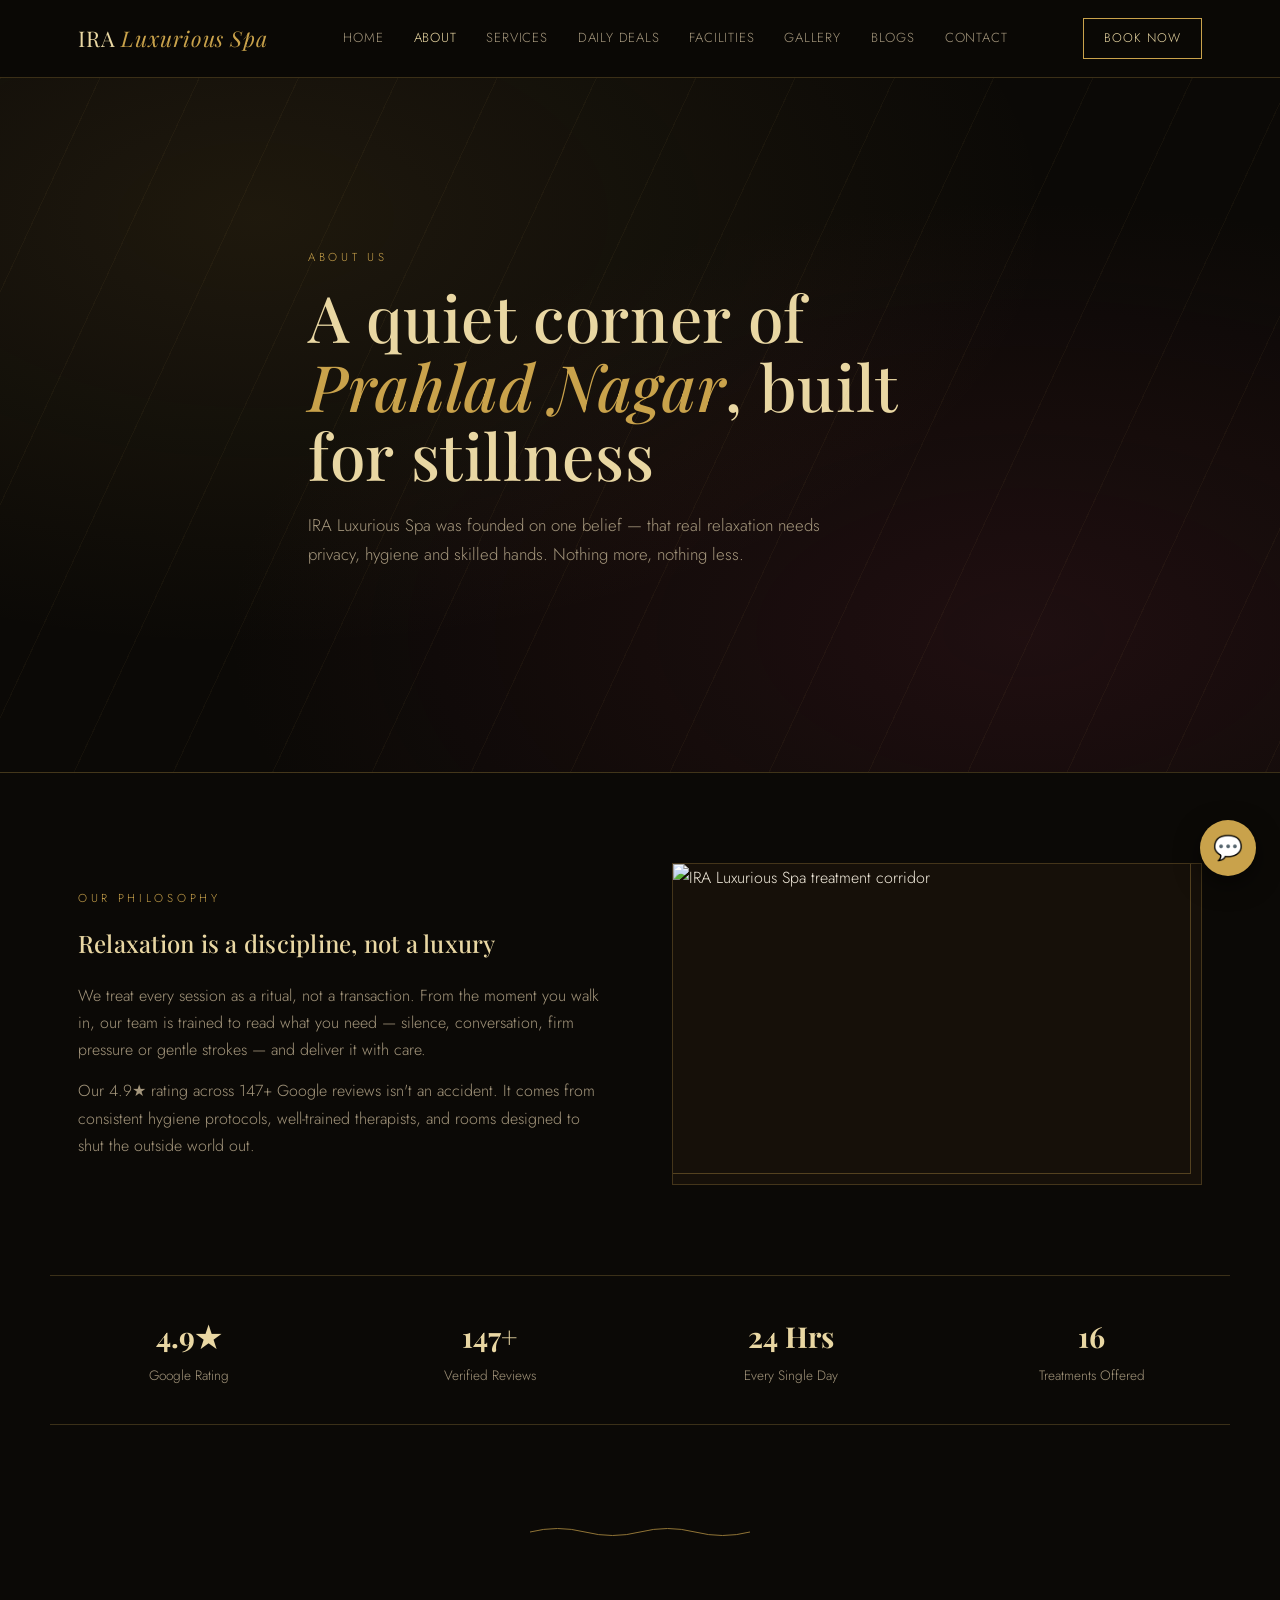
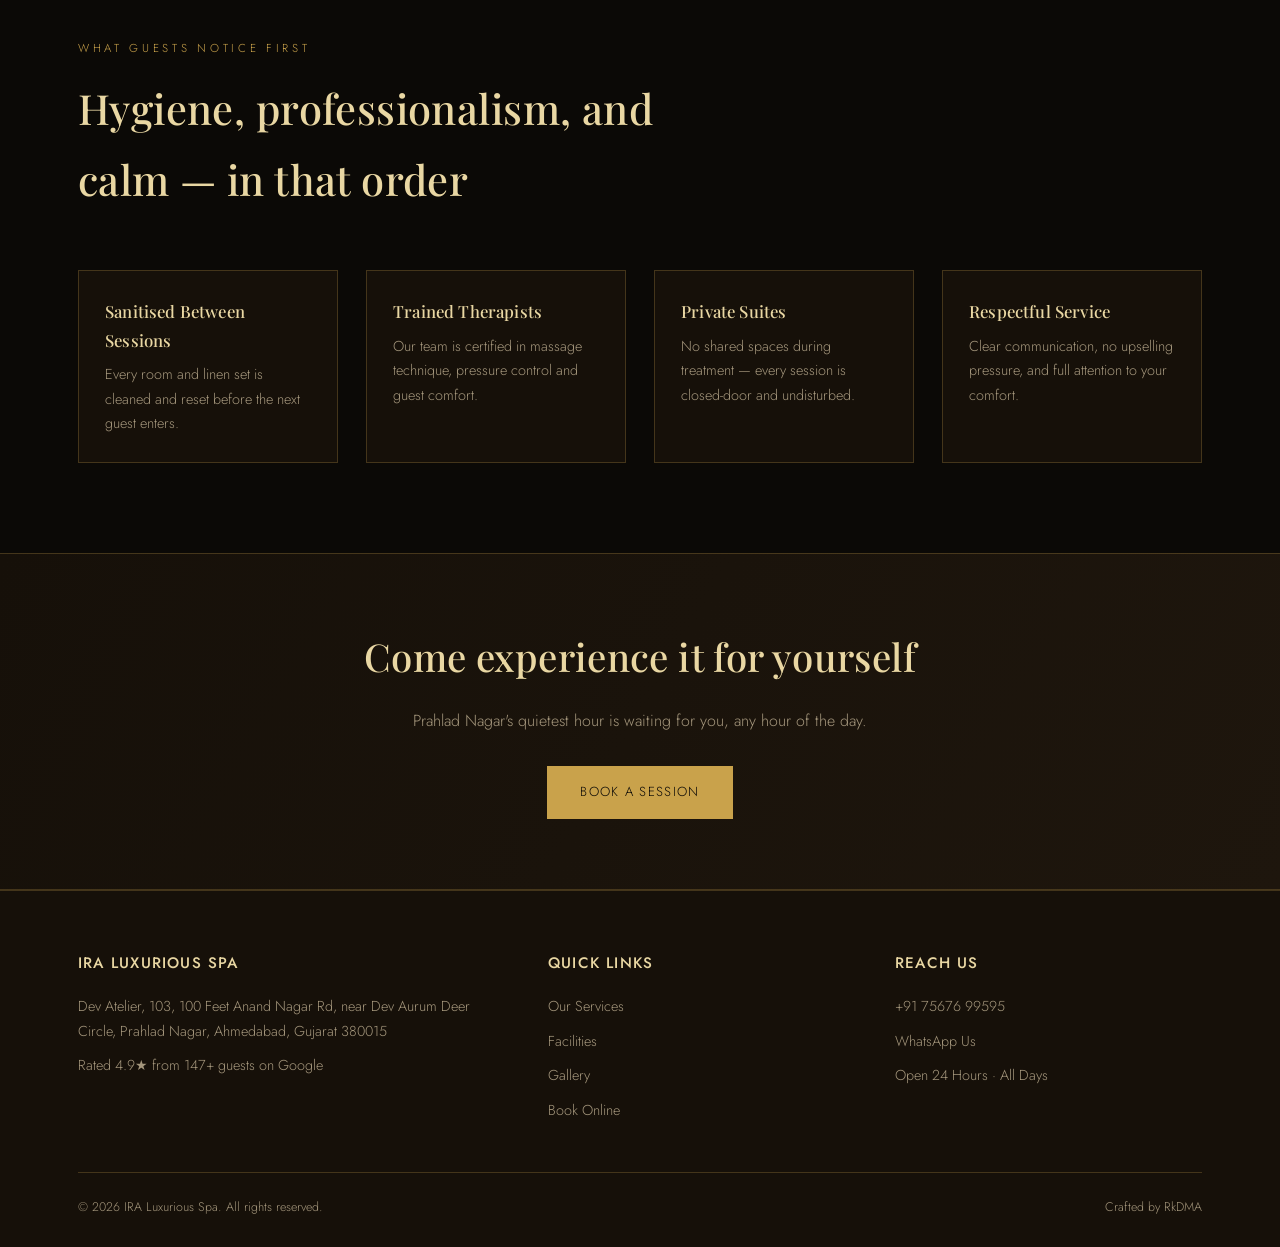
==== about.html @ 7d5e247b "Add files via upload" ====
<!DOCTYPE html>
<html lang="en">
<head>
<meta charset="UTF-8">
<meta name="viewport" content="width=device-width, initial-scale=1.0">
<title>About Us | IRA Luxurious Spa</title>
<meta name="description" content="Learn about IRA Luxurious Spa, Prahlad Nagar's 4.9★ rated wellness destination — our philosophy, therapists and hygiene standards.">
<link rel="stylesheet" href="style.css">
</head>
<body>

<header>
  <nav class="nav">
    <a href="index.html" class="brand">IRA <span>Luxurious Spa</span></a>
    <ul class="navlinks">
      <li><a href="index.html">Home</a></li>
      <li><a href="about.html" class="active">About</a></li>
      <li><a href="services.html">Services</a></li>
      <li><a href="daily-deals.html">Daily Deals</a></li>
      <li><a href="facilities.html">Facilities</a></li>
      <li><a href="gallery.html">Gallery</a></li>
      <li><a href="blogs.html">Blogs</a></li>
      <li><a href="contact.html">Contact</a></li>
    </ul>
    <div style="display:flex;align-items:center;gap:16px;">
      <a href="book-online.html" class="navcta">Book Now</a>
      <button class="burger" aria-label="Menu"><span></span><span></span><span></span></button>
    </div>
  </nav>
</header>

<section class="hero" style="min-height:46vh;">
  <div class="wrap hero-inner">
    <div class="eyebrow">About Us</div>
    <h1>A quiet corner of <em>Prahlad Nagar</em>, built for stillness</h1>
    <p>IRA Luxurious Spa was founded on one belief — that real relaxation needs privacy, hygiene and skilled hands. Nothing more, nothing less.</p>
  </div>
</section>

<section>
  <div class="wrap split">
    <div>
      <div class="eyebrow">Our Philosophy</div>
      <h2>Relaxation is a discipline, not a luxury</h2>
      <p style="color:var(--muted); margin-top:18px;">We treat every session as a ritual, not a transaction. From the moment you walk in, our team is trained to read what you need — silence, conversation, firm pressure or gentle strokes — and deliver it with care.</p>
      <p style="color:var(--muted); margin-top:14px;">Our 4.9★ rating across 147+ Google reviews isn't an accident. It comes from consistent hygiene protocols, well-trained therapists, and rooms designed to shut the outside world out.</p>
    </div>
    <div class="frame" style="padding:0; overflow:hidden;">
      <img src="images/corridor.jpg" alt="IRA Luxurious Spa treatment corridor" style="width:100%; height:100%; object-fit:cover; display:block; min-height:320px;">
    </div>
  </div>
</section>

<section style="padding-top:0;">
  <div class="wrap" style="display:grid; grid-template-columns:repeat(4,1fr); gap:24px; border-top:1px solid var(--line); border-bottom:1px solid var(--line); padding:36px 0;">
    <div style="text-align:center;"><b style="font-family:'Playfair Display',serif; font-size:1.8rem; color:var(--gold-light); display:block;">4.9★</b><span style="color:var(--muted); font-size:0.85rem;">Google Rating</span></div>
    <div style="text-align:center;"><b style="font-family:'Playfair Display',serif; font-size:1.8rem; color:var(--gold-light); display:block;">147+</b><span style="color:var(--muted); font-size:0.85rem;">Verified Reviews</span></div>
    <div style="text-align:center;"><b style="font-family:'Playfair Display',serif; font-size:1.8rem; color:var(--gold-light); display:block;">24 Hrs</b><span style="color:var(--muted); font-size:0.85rem;">Every Single Day</span></div>
    <div style="text-align:center;"><b style="font-family:'Playfair Display',serif; font-size:1.8rem; color:var(--gold-light); display:block;">16</b><span style="color:var(--muted); font-size:0.85rem;">Treatments Offered</span></div>
  </div>
</section>

<div class="ripple"><svg viewBox="0 0 220 14"><path d="M0 7 Q 27.5 0 55 7 T 110 7 T 165 7 T 220 7" stroke="#c9a24b" stroke-width="1" fill="none"/></svg></div>

<section>
  <div class="wrap">
    <div class="section-head">
      <div class="eyebrow">What Guests Notice First</div>
      <h2>Hygiene, professionalism, and calm — in that order</h2>
    </div>
    <div class="facility-list">
      <div class="facility"><h4>Sanitised Between Sessions</h4><p>Every room and linen set is cleaned and reset before the next guest enters.</p></div>
      <div class="facility"><h4>Trained Therapists</h4><p>Our team is certified in massage technique, pressure control and guest comfort.</p></div>
      <div class="facility"><h4>Private Suites</h4><p>No shared spaces during treatment — every session is closed-door and undisturbed.</p></div>
      <div class="facility"><h4>Respectful Service</h4><p>Clear communication, no upselling pressure, and full attention to your comfort.</p></div>
    </div>
  </div>
</section>

<div class="band">
  <div class="wrap">
    <h2>Come experience it for yourself</h2>
    <p>Prahlad Nagar's quietest hour is waiting for you, any hour of the day.</p>
    <a href="book-online.html" class="btn">Book a Session</a>
  </div>
</div>

<footer>
  <div class="wrap">
    <div class="footgrid">
      <div>
        <h4>IRA Luxurious Spa</h4>
        <p>Dev Atelier, 103, 100 Feet Anand Nagar Rd, near Dev Aurum Deer Circle, Prahlad Nagar, Ahmedabad, Gujarat 380015</p>
        <p>Rated 4.9★ from 147+ guests on Google</p>
      </div>
      <div>
        <h4>Quick Links</h4>
        <a href="services.html">Our Services</a>
        <a href="facilities.html">Facilities</a>
        <a href="gallery.html">Gallery</a>
        <a href="book-online.html">Book Online</a>
      </div>
      <div>
        <h4>Reach Us</h4>
        <a href="tel:+917567699595">+91 75676 99595</a>
        <a href="https://wa.me/917567699595">WhatsApp Us</a>
        <p>Open 24 Hours · All Days</p>
      </div>
    </div>
    <div class="footbottom">
      <span>© 2026 IRA Luxurious Spa. All rights reserved.</span>
      <span>Crafted by RkDMA</span>
    </div>
  </div>
</footer>
<a href="https://wa.me/917567699595" class="wa-float" aria-label="Chat on WhatsApp">💬</a>
<script src="script.js"></script>
</body>
</html>
---- style.css ----
@import url('https://fonts.googleapis.com/css2?family=Playfair+Display:ital,wght@0,400;0,500;0,600;1,500&family=Jost:wght@300;400;500;600&display=swap');

:root{
  --black:#0b0906;
  --panel:#161009;
  --panel-2:#1e160d;
  --gold:#c9a24b;
  --gold-light:#e9d7a3;
  --cream:#f3ecdd;
  --muted:#a4967c;
  --wine:#5c1f2e;
  --line: rgba(201,162,75,0.25);
  --radius: 2px;
}

*{box-sizing:border-box; margin:0; padding:0;}

html{scroll-behavior:smooth;}

body{
  background:var(--black);
  color:var(--cream);
  font-family:'Jost', sans-serif;
  font-weight:300;
  line-height:1.7;
  -webkit-font-smoothing:antialiased;
}

h1,h2,h3,h4{
  font-family:'Playfair Display', serif;
  font-weight:500;
  letter-spacing:0.01em;
  color:var(--gold-light);
}

a{color:inherit; text-decoration:none;}

img{max-width:100%; display:block;}

.eyebrow{
  font-family:'Jost', sans-serif;
  text-transform:uppercase;
  letter-spacing:0.32em;
  font-size:0.72rem;
  color:var(--gold);
  margin-bottom:14px;
}

.wrap{max-width:1180px; margin:0 auto; padding:0 28px;}

/* ---------- ripple divider signature ---------- */
.ripple{
  width:100%;
  height:34px;
  display:flex;
  align-items:center;
  justify-content:center;
  opacity:0.7;
}
.ripple svg{width:220px; height:14px;}

/* ---------- header ---------- */
header{
  position:sticky; top:0; z-index:50;
  background:rgba(11,9,6,0.92);
  backdrop-filter:blur(8px);
  border-bottom:1px solid var(--line);
}
.nav{
  display:flex; align-items:center; justify-content:space-between;
  padding:18px 28px;
  max-width:1180px; margin:0 auto;
}
.brand{
  font-family:'Playfair Display', serif;
  font-size:1.35rem;
  color:var(--gold-light);
  letter-spacing:0.04em;
}
.brand span{color:var(--gold); font-style:italic; font-weight:400;}
.navlinks{
  display:flex; gap:30px; list-style:none;
  font-size:0.82rem; letter-spacing:0.06em; text-transform:uppercase;
}
.navlinks a{color:var(--muted); transition:color .25s;}
.navlinks a:hover, .navlinks a.active{color:var(--gold-light);}
.navcta{
  border:1px solid var(--gold);
  color:var(--gold-light) !important;
  padding:9px 20px;
  font-size:0.78rem;
  letter-spacing:0.08em;
  text-transform:uppercase;
  transition:all .25s;
}
.navcta:hover{background:var(--gold); color:var(--black) !important;}
.burger{display:none; flex-direction:column; gap:5px; cursor:pointer; background:none; border:0;}
.burger span{width:24px; height:1px; background:var(--gold-light);}

@media(max-width:860px){
  .navlinks{
    position:fixed; inset:64px 0 0 0; background:var(--black);
    flex-direction:column; align-items:center; justify-content:center;
    gap:26px; font-size:1rem;
    transform:translateY(-110%); transition:transform .35s ease;
  }
  .navlinks.open{transform:translateY(0);}
  .burger{display:flex;}
  .navcta{display:none;}
}

/* ---------- hero ---------- */
.hero{
  min-height:78vh;
  display:flex; align-items:center;
  position:relative;
  background:
    radial-gradient(ellipse at 20% 20%, rgba(201,162,75,0.10), transparent 55%),
    radial-gradient(ellipse at 80% 80%, rgba(92,31,46,0.25), transparent 55%),
    var(--black);
  overflow:hidden;
  border-bottom:1px solid var(--line);
}
.hero::before{
  content:"";
  position:absolute; inset:0;
  background-image: repeating-linear-gradient(115deg, rgba(201,162,75,0.05) 0px, rgba(201,162,75,0.05) 1px, transparent 1px, transparent 90px);
  pointer-events:none;
}
.hero-inner{max-width:720px; padding:80px 28px;}
.hero-flex{display:flex; align-items:center; justify-content:space-between; gap:50px; max-width:1180px; margin:0 auto; padding:70px 28px;}
.hero-flex .hero-inner{padding:0; max-width:560px;}
.hero-media{flex:1; max-width:460px; border:1px solid var(--line); position:relative;}
.hero-media::before{content:""; position:absolute; top:-10px; left:-10px; right:10px; bottom:10px; border:1px solid var(--gold); opacity:0.35; pointer-events:none;}
.hero-media img{width:100%; height:400px; object-fit:cover; display:block;}
@media(max-width:900px){.hero-flex{flex-direction:column;} .hero-media{max-width:100%; order:-1;} .hero-media img{height:260px;}}
.hero h1{
  font-size:clamp(2.4rem, 5vw, 4rem);
  line-height:1.08;
  margin-bottom:22px;
}
.hero h1 em{color:var(--gold); font-style:italic;}
.hero p{color:var(--muted); font-size:1.05rem; max-width:520px; margin-bottom:34px;}
.hero-stats{display:flex; gap:36px; margin-top:44px;}
.hero-stats div{border-left:1px solid var(--line); padding-left:16px;}
.hero-stats b{display:block; font-family:'Playfair Display',serif; font-size:1.6rem; color:var(--gold-light);}
.hero-stats span{font-size:0.75rem; text-transform:uppercase; letter-spacing:0.1em; color:var(--muted);}

.btn{
  display:inline-block;
  background:var(--gold);
  color:var(--black);
  padding:14px 32px;
  font-size:0.82rem;
  letter-spacing:0.1em;
  text-transform:uppercase;
  border:1px solid var(--gold);
  transition:all .25s;
}
.btn:hover{background:transparent; color:var(--gold-light);}
.btn-ghost{
  display:inline-block;
  background:transparent;
  color:var(--gold-light);
  padding:14px 32px;
  font-size:0.82rem;
  letter-spacing:0.1em;
  text-transform:uppercase;
  border:1px solid var(--line);
  margin-left:14px;
  transition:all .25s;
}
.btn-ghost:hover{border-color:var(--gold);}

/* ---------- sections ---------- */
section{padding:90px 0;}
.section-head{max-width:640px; margin-bottom:56px;}
.section-head h2{font-size:clamp(1.8rem,3.4vw,2.6rem);}
.section-head p{color:var(--muted); margin-top:16px;}

/* service cards */
.grid{display:grid; grid-template-columns:repeat(auto-fit, minmax(280px,1fr)); gap:1px; background:var(--line); border:1px solid var(--line);}
.card{
  background:var(--panel);
  padding:36px 30px;
  transition:background .3s;
}
.card:hover{background:var(--panel-2);}
.card .idx{font-family:'Playfair Display',serif; color:var(--gold); font-size:0.85rem; letter-spacing:0.1em;}
.card h3{margin:14px 0 10px; font-size:1.25rem;}
.card p{color:var(--muted); font-size:0.92rem; margin-bottom:18px;}
.card-foot{display:flex; align-items:center; justify-content:space-between; border-top:1px solid var(--line); padding-top:16px;}
.price{font-family:'Playfair Display',serif; color:var(--gold-light); font-size:1.1rem;}
.price small{color:var(--muted); font-size:0.7rem; display:block; font-family:'Jost',sans-serif;}
.book-link{font-size:0.72rem; text-transform:uppercase; letter-spacing:0.08em; color:var(--gold); border-bottom:1px solid var(--gold); padding-bottom:2px;}
.book-link:hover{color:var(--gold-light); border-color:var(--gold-light);}

/* about split */
.split{display:grid; grid-template-columns:1fr 1fr; gap:64px; align-items:center;}
@media(max-width:860px){.split{grid-template-columns:1fr;}}
.frame{
  border:1px solid var(--line);
  padding:34px;
  background:var(--panel);
  position:relative;
}
.frame::before{
  content:"";
  position:absolute; top:-10px; left:-10px; right:10px; bottom:10px;
  border:1px solid var(--gold); opacity:0.35; pointer-events:none;
}

/* testimonials */
.testi{background:var(--panel); border:1px solid var(--line); padding:32px; }
.testi p{font-style:italic; color:var(--cream); font-size:1.02rem; margin-bottom:16px;}
.testi span{color:var(--gold); font-size:0.8rem; letter-spacing:0.05em; text-transform:uppercase;}
.stars{color:var(--gold); letter-spacing:2px; margin-bottom:14px;}

/* facilities list */
.facility-list{display:grid; grid-template-columns:repeat(auto-fit,minmax(240px,1fr)); gap:28px;}
.facility{padding:26px; border:1px solid var(--line); background:var(--panel);}
.facility h4{margin-bottom:8px; font-size:1.05rem;}
.facility p{color:var(--muted); font-size:0.9rem;}

/* contact/cta band */
.band{
  background:linear-gradient(120deg, var(--panel), var(--panel-2));
  border-top:1px solid var(--line); border-bottom:1px solid var(--line);
  padding:70px 0; text-align:center;
}
.band h2{font-size:clamp(1.7rem,3vw,2.4rem); margin-bottom:18px;}
.band p{color:var(--muted); margin-bottom:32px;}

/* forms */
.form-wrap{background:var(--panel); border:1px solid var(--line); padding:40px;}
.form-row{display:grid; grid-template-columns:1fr 1fr; gap:18px; margin-bottom:18px;}
@media(max-width:600px){.form-row{grid-template-columns:1fr;}}
label{font-size:0.72rem; text-transform:uppercase; letter-spacing:0.08em; color:var(--muted); display:block; margin-bottom:8px;}
input, select, textarea{
  width:100%; background:var(--black); border:1px solid var(--line); color:var(--cream);
  padding:13px 14px; font-family:'Jost',sans-serif; font-size:0.92rem;
}
input:focus, select:focus, textarea:focus{outline:1px solid var(--gold); border-color:var(--gold);}
.full{grid-column:1/-1;}

/* gallery */
.gallery-grid{display:grid; grid-template-columns:repeat(auto-fit,minmax(220px,1fr)); gap:6px;}
.gtile{
  aspect-ratio:4/5;
  background:
    linear-gradient(160deg, var(--panel-2), var(--black));
  border:1px solid var(--line);
  display:flex; align-items:flex-end; padding:18px;
  position:relative; overflow:hidden;
}
.gtile img{position:absolute; inset:0; width:100%; height:100%; object-fit:cover; z-index:0;}
.gtile::after{
  content:"";
  position:absolute; inset:0; z-index:1;
  background: linear-gradient(180deg, rgba(11,9,6,0) 40%, rgba(11,9,6,0.85) 100%);
}
.gtile span{position:relative; z-index:2; font-family:'Playfair Display',serif; font-style:italic; color:var(--gold-light); font-size:1rem;}

/* blog */
.blog-card{background:var(--panel); border:1px solid var(--line);}
.blog-thumb{height:190px; background:linear-gradient(150deg, var(--panel-2), var(--black)); border-bottom:1px solid var(--line); display:flex; align-items:center; justify-content:center;}
.blog-body{padding:26px;}
.blog-body .eyebrow{margin-bottom:10px;}
.blog-body h3{font-size:1.15rem; margin-bottom:10px;}
.blog-body p{color:var(--muted); font-size:0.9rem;}

/* footer */
footer{border-top:1px solid var(--line); padding:60px 0 28px; background:var(--panel);}
.footgrid{display:grid; grid-template-columns:1.4fr 1fr 1fr; gap:40px; margin-bottom:40px;}
@media(max-width:760px){.footgrid{grid-template-columns:1fr;}}
.footgrid h4{color:var(--gold-light); font-size:0.95rem; margin-bottom:18px; text-transform:uppercase; letter-spacing:0.08em; font-family:'Jost',sans-serif;}
.footgrid p, .footgrid a{color:var(--muted); font-size:0.9rem; display:block; margin-bottom:10px;}
.footgrid a:hover{color:var(--gold-light);}
.footbottom{border-top:1px solid var(--line); padding-top:24px; display:flex; justify-content:space-between; flex-wrap:wrap; gap:12px; color:var(--muted); font-size:0.78rem;}

/* whatsapp float */
.wa-float{
  position:fixed; bottom:24px; right:24px; z-index:60;
  background:var(--gold); color:var(--black);
  width:56px; height:56px; border-radius:50%;
  display:flex; align-items:center; justify-content:center;
  box-shadow:0 8px 24px rgba(0,0,0,0.5);
  font-size:1.5rem;
}
.wa-float:hover{background:var(--gold-light);}

.mapbox{border:1px solid var(--line); filter:grayscale(0.4) invert(0.92) contrast(0.9);}
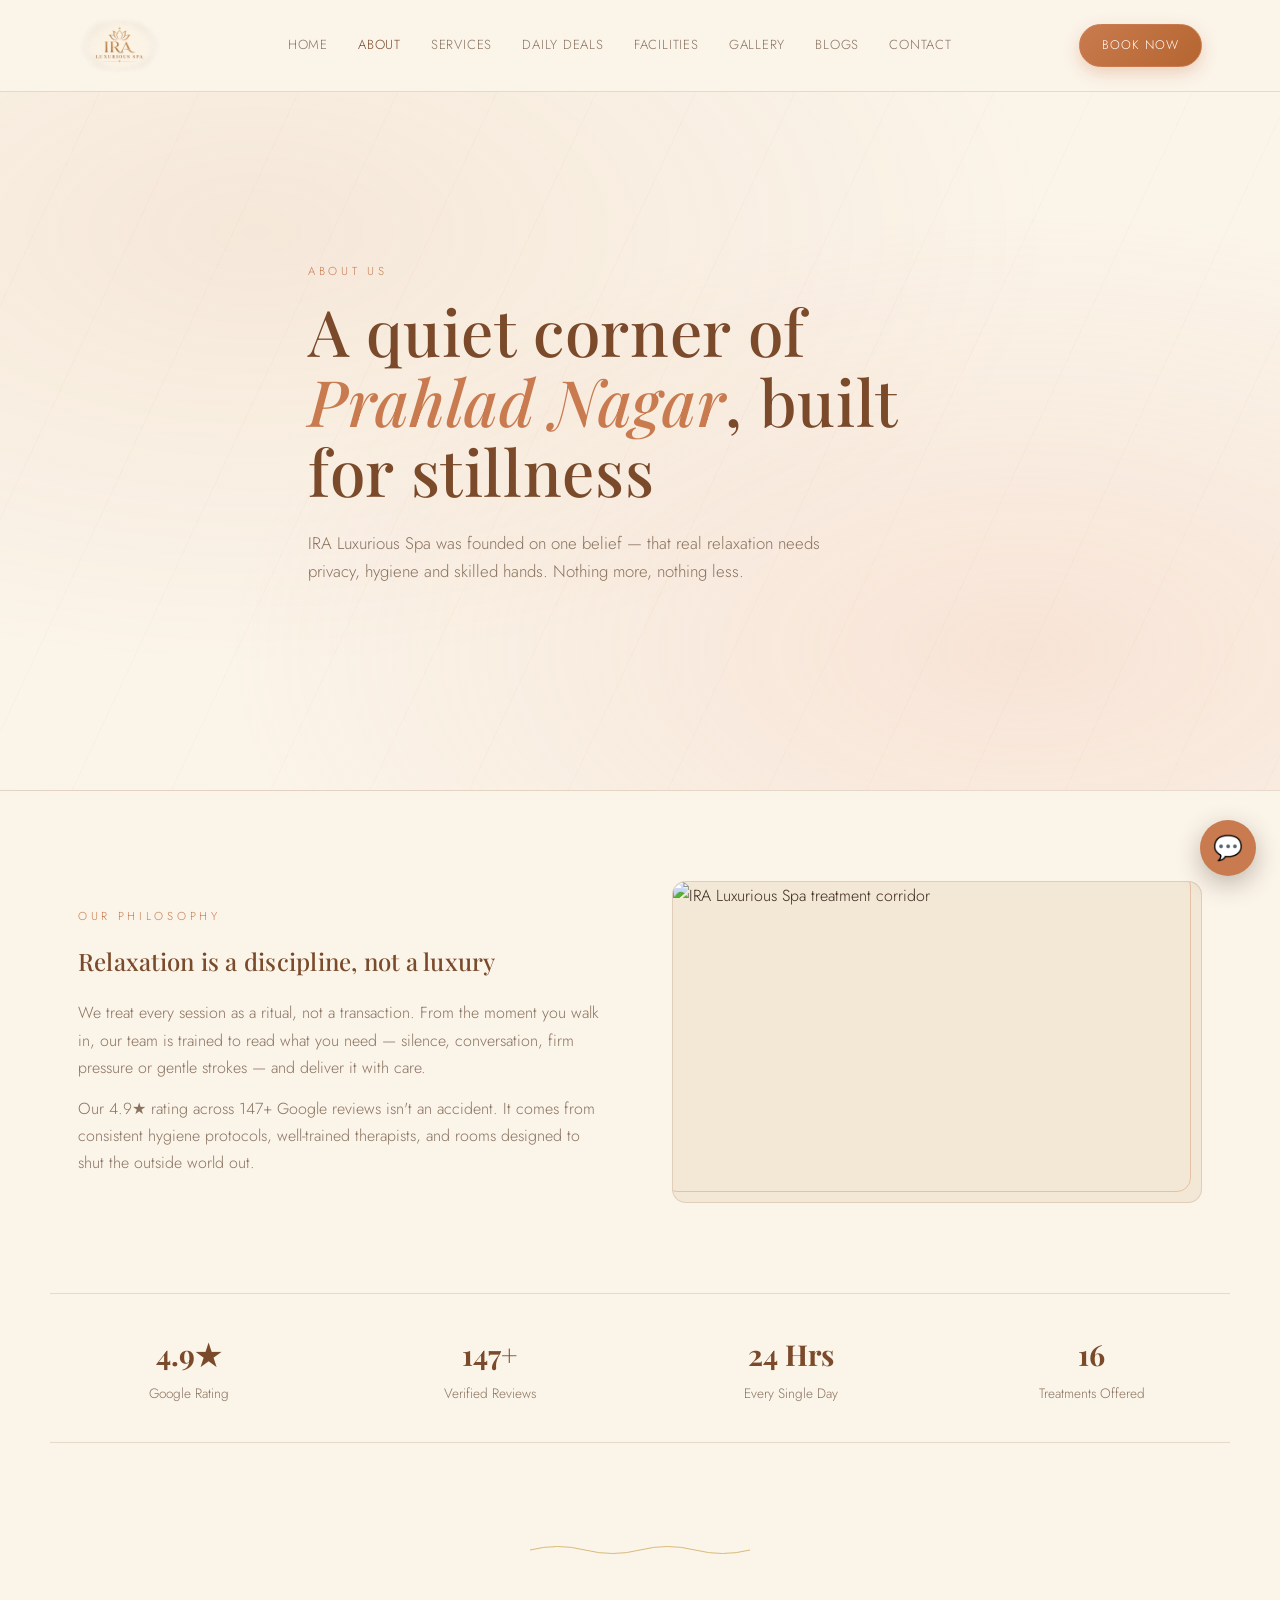
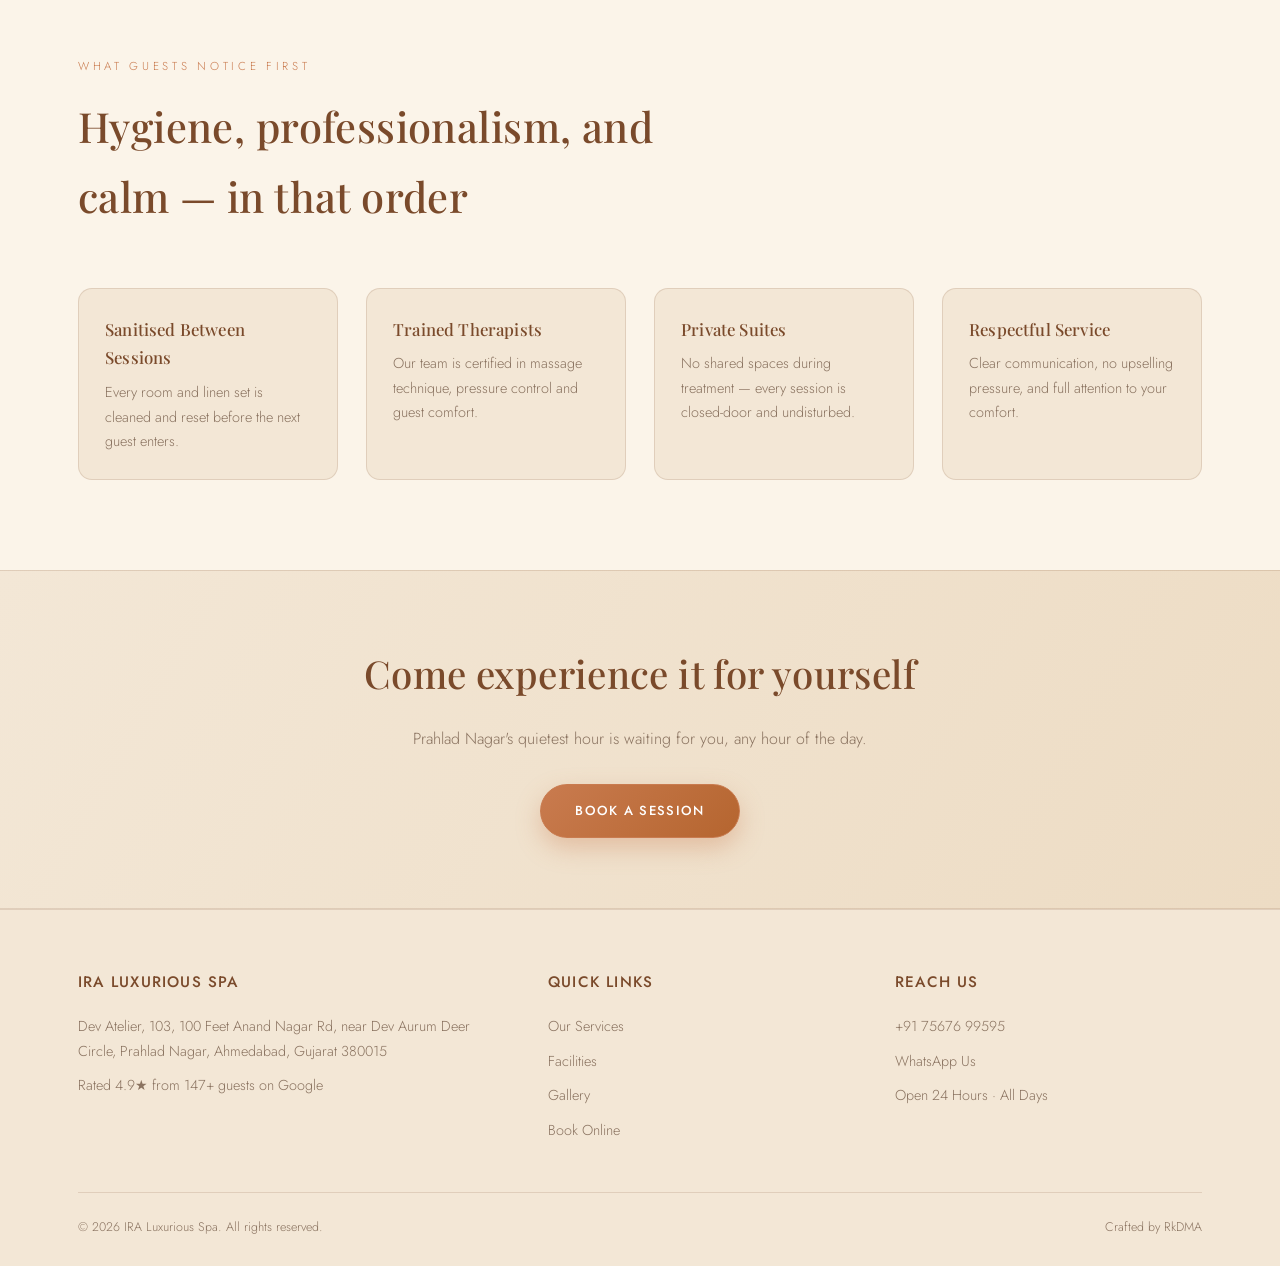
==== commit e375a787: "Update about.html" ====
--- a/about.html
+++ b/about.html
@@ -11,7 +11,9 @@
 
 <header>
   <nav class="nav">
-    <a href="index.html" class="brand">IRA <span>Luxurious Spa</span></a>
+    <a href="index.html" class="brand">
+  <img src="images/Logo.png" alt="IRA Luxurious Spa logo" style="height:55px; width:auto; display:block;">
+</a>
     <ul class="navlinks">
       <li><a href="index.html">Home</a></li>
       <li><a href="about.html" class="active">About</a></li>
--- a/style.css
+++ b/style.css
@@ -1,20 +1,23 @@
 @import url('https://fonts.googleapis.com/css2?family=Playfair+Display:ital,wght@0,400;0,500;0,600;1,500&family=Jost:wght@300;400;500;600&display=swap');
 
+/* ================================================
+   COLOR SYSTEM — change values here to re-theme
+   the WHOLE site. Every page reads these same names.
+   ================================================ */
 :root{
-  --black:#0b0906;
-  --panel:#161009;
-  --panel-2:#1e160d;
-  --gold:#c9a24b;
-  --gold-light:#e9d7a3;
-  --cream:#f3ecdd;
-  --muted:#a4967c;
-  --wine:#5c1f2e;
-  --line: rgba(201,162,75,0.25);
-  --radius: 2px;
+  --black:#FBF4E9;      /* main page background (warm cream) */
+  --panel:#F3E7D6;      /* card / section background */
+  --panel-2:#EDDCC4;    /* deeper card background (hover, alt rows) */
+  --gold:#C97B4F;       /* primary accent — terracotta (buttons, links) */
+  --gold-light:#7A4A2B; /* headings colour — deep warm brown */
+  --cream:#3B2A1E;      /* body text colour — dark roasted brown */
+  --muted:#8A7360;      /* secondary / muted text */
+  --wine:#E7A38C;       /* soft pink accent (badges, highlights) */
+  --line: rgba(122,74,43,0.16);
+  --radius: 4px;
 }
 
 *{box-sizing:border-box; margin:0; padding:0;}
-
 html{scroll-behavior:smooth;}
 
 body{
@@ -34,7 +37,6 @@
 }
 
 a{color:inherit; text-decoration:none;}
-
 img{max-width:100%; display:block;}
 
 .eyebrow{
@@ -48,97 +50,65 @@
 
 .wrap{max-width:1180px; margin:0 auto; padding:0 28px;}
 
-/* ---------- ripple divider signature ---------- */
-.ripple{
-  width:100%;
-  height:34px;
-  display:flex;
-  align-items:center;
-  justify-content:center;
-  opacity:0.7;
-}
+.ripple{width:100%; height:34px; display:flex; align-items:center; justify-content:center; opacity:0.7;}
 .ripple svg{width:220px; height:14px;}
 
 /* ---------- header ---------- */
 header{
   position:sticky; top:0; z-index:50;
-  background:rgba(11,9,6,0.92);
+  background:rgba(251,244,233,0.94);
   backdrop-filter:blur(8px);
   border-bottom:1px solid var(--line);
 }
-.nav{
-  display:flex; align-items:center; justify-content:space-between;
-  padding:18px 28px;
-  max-width:1180px; margin:0 auto;
-}
-.brand{
-  font-family:'Playfair Display', serif;
-  font-size:1.35rem;
-  color:var(--gold-light);
-  letter-spacing:0.04em;
-}
+.nav{display:flex; align-items:center; justify-content:space-between; padding:18px 28px; max-width:1180px; margin:0 auto;}
+.brand{font-family:'Playfair Display', serif; font-size:1.35rem; color:var(--gold-light); letter-spacing:0.04em;}
 .brand span{color:var(--gold); font-style:italic; font-weight:400;}
-.navlinks{
-  display:flex; gap:30px; list-style:none;
-  font-size:0.82rem; letter-spacing:0.06em; text-transform:uppercase;
-}
+.navlinks{display:flex; gap:30px; list-style:none; font-size:0.82rem; letter-spacing:0.06em; text-transform:uppercase;}
 .navlinks a{color:var(--muted); transition:color .25s;}
 .navlinks a:hover, .navlinks a.active{color:var(--gold-light);}
-.navcta{
-  border:1px solid var(--gold);
-  color:var(--gold-light) !important;
-  padding:9px 20px;
-  font-size:0.78rem;
-  letter-spacing:0.08em;
-  text-transform:uppercase;
-  transition:all .25s;
-}
-.navcta:hover{background:var(--gold); color:var(--black) !important;}
+.navcta{background:linear-gradient(135deg, var(--gold), #B5652F); border:1px solid var(--gold); color:#fff !important; padding:10px 22px; font-size:0.78rem; letter-spacing:0.08em; text-transform:uppercase; transition:all .25s; border-radius:30px; box-shadow:0 6px 16px rgba(201,123,79,0.3);}
+.navcta:hover{background:transparent; color:var(--gold) !important; box-shadow:none;}
 .burger{display:none; flex-direction:column; gap:5px; cursor:pointer; background:none; border:0;}
 .burger span{width:24px; height:1px; background:var(--gold-light);}
 
 @media(max-width:860px){
   .navlinks{
-    position:fixed; inset:64px 0 0 0; background:var(--black);
+    position:fixed; top:64px; left:0; right:0; bottom:0;
+    width:100%; height:calc(100% - 64px);
+    background:var(--black);
     flex-direction:column; align-items:center; justify-content:center;
-    gap:26px; font-size:1rem;
-    transform:translateY(-110%); transition:transform .35s ease;
+    gap:26px; font-size:1rem; z-index:100;
+    transform:translateY(-120%); transition:transform .35s ease;
+    visibility:hidden;
   }
-  .navlinks.open{transform:translateY(0);}
+  .navlinks.open{transform:translateY(0); visibility:visible;}
   .burger{display:flex;}
   .navcta{display:none;}
 }
 
 /* ---------- hero ---------- */
 .hero{
-  min-height:78vh;
-  display:flex; align-items:center;
-  position:relative;
+  min-height:78vh; display:flex; align-items:center; position:relative;
   background:
-    radial-gradient(ellipse at 20% 20%, rgba(201,162,75,0.10), transparent 55%),
-    radial-gradient(ellipse at 80% 80%, rgba(92,31,46,0.25), transparent 55%),
+    radial-gradient(ellipse at 20% 20%, rgba(201,123,79,0.10), transparent 55%),
+    radial-gradient(ellipse at 80% 80%, rgba(231,163,140,0.20), transparent 55%),
     var(--black);
-  overflow:hidden;
-  border-bottom:1px solid var(--line);
+  overflow:hidden; border-bottom:1px solid var(--line);
 }
 .hero::before{
-  content:"";
-  position:absolute; inset:0;
-  background-image: repeating-linear-gradient(115deg, rgba(201,162,75,0.05) 0px, rgba(201,162,75,0.05) 1px, transparent 1px, transparent 90px);
+  content:""; position:absolute; inset:0;
+  background-image: repeating-linear-gradient(115deg, rgba(201,123,79,0.04) 0px, rgba(201,123,79,0.04) 1px, transparent 1px, transparent 90px);
   pointer-events:none;
 }
 .hero-inner{max-width:720px; padding:80px 28px;}
 .hero-flex{display:flex; align-items:center; justify-content:space-between; gap:50px; max-width:1180px; margin:0 auto; padding:70px 28px;}
 .hero-flex .hero-inner{padding:0; max-width:560px;}
-.hero-media{flex:1; max-width:460px; border:1px solid var(--line); position:relative;}
-.hero-media::before{content:""; position:absolute; top:-10px; left:-10px; right:10px; bottom:10px; border:1px solid var(--gold); opacity:0.35; pointer-events:none;}
-.hero-media img{width:100%; height:400px; object-fit:cover; display:block;}
+.hero-media{flex:1; max-width:460px; border-radius:16px; position:relative; overflow:hidden; box-shadow:0 24px 60px rgba(59,42,30,0.18);}
+.hero-media::before{content:""; position:absolute; top:14px; left:14px; right:-14px; bottom:-14px; border:1.5px solid var(--gold); opacity:0.5; border-radius:16px; pointer-events:none; z-index:2;}
+.hero-media img{width:100%; height:400px; object-fit:cover; display:block; border-radius:16px; position:relative; z-index:1;}
 @media(max-width:900px){.hero-flex{flex-direction:column;} .hero-media{max-width:100%; order:-1;} .hero-media img{height:260px;}}
-.hero h1{
-  font-size:clamp(2.4rem, 5vw, 4rem);
-  line-height:1.08;
-  margin-bottom:22px;
-}
+
+.hero h1{font-size:clamp(2.4rem, 5vw, 4rem); line-height:1.1; margin-bottom:22px;}
 .hero h1 em{color:var(--gold); font-style:italic;}
 .hero p{color:var(--muted); font-size:1.05rem; max-width:520px; margin-bottom:34px;}
 .hero-stats{display:flex; gap:36px; margin-top:44px;}
@@ -146,46 +116,37 @@
 .hero-stats b{display:block; font-family:'Playfair Display',serif; font-size:1.6rem; color:var(--gold-light);}
 .hero-stats span{font-size:0.75rem; text-transform:uppercase; letter-spacing:0.1em; color:var(--muted);}
 
-.btn{
-  display:inline-block;
-  background:var(--gold);
-  color:var(--black);
-  padding:14px 32px;
-  font-size:0.82rem;
-  letter-spacing:0.1em;
-  text-transform:uppercase;
-  border:1px solid var(--gold);
-  transition:all .25s;
-}
-.btn:hover{background:transparent; color:var(--gold-light);}
-.btn-ghost{
-  display:inline-block;
-  background:transparent;
-  color:var(--gold-light);
-  padding:14px 32px;
-  font-size:0.82rem;
-  letter-spacing:0.1em;
-  text-transform:uppercase;
-  border:1px solid var(--line);
-  margin-left:14px;
-  transition:all .25s;
-}
-.btn-ghost:hover{border-color:var(--gold);}
+.btn{display:inline-block; background:linear-gradient(135deg, var(--gold), #B5652F); color:#fff; padding:15px 34px; font-size:0.82rem; letter-spacing:0.1em; text-transform:uppercase; border:1px solid var(--gold); transition:all .25s; border-radius:30px; box-shadow:0 10px 24px rgba(201,123,79,0.35); font-weight:500;}
+.btn:hover{background:transparent; color:var(--gold); box-shadow:0 4px 12px rgba(201,123,79,0.2); transform:translateY(-1px);}
+.btn-ghost{display:inline-block; background:transparent; color:var(--gold-light); padding:15px 34px; font-size:0.82rem; letter-spacing:0.1em; text-transform:uppercase; border:1px solid var(--line); margin-left:14px; transition:all .25s; border-radius:30px;}
+.btn-ghost:hover{border-color:var(--gold); background:rgba(201,123,79,0.06);}
+
+/* ---------- trust badges (below hero CTA, glass pill style) ---------- */
+.trust-badges{display:flex; flex-wrap:wrap; gap:14px; margin-top:38px;}
+.trust-badge{
+  display:flex; align-items:center; gap:10px;
+  background:rgba(255,255,255,0.55); backdrop-filter:blur(6px);
+  border:1px solid rgba(201,123,79,0.25);
+  padding:10px 20px; border-radius:30px;
+  font-size:0.78rem; letter-spacing:0.02em; color:var(--gold-light); font-weight:500;
+  box-shadow:0 6px 16px rgba(59,42,30,0.06);
+}
+.trust-badge svg{width:18px; height:18px; stroke:var(--gold); fill:none; stroke-width:1.6; flex-shrink:0;}
 
 /* ---------- sections ---------- */
 section{padding:90px 0;}
 .section-head{max-width:640px; margin-bottom:56px;}
+.section-head.center{max-width:640px; margin-left:auto; margin-right:auto; text-align:center;}
 .section-head h2{font-size:clamp(1.8rem,3.4vw,2.6rem);}
 .section-head p{color:var(--muted); margin-top:16px;}
 
-/* service cards */
-.grid{display:grid; grid-template-columns:repeat(auto-fit, minmax(280px,1fr)); gap:1px; background:var(--line); border:1px solid var(--line);}
-.card{
-  background:var(--panel);
-  padding:36px 30px;
-  transition:background .3s;
-}
+/* service / info cards */
+.grid{display:grid; grid-template-columns:repeat(auto-fit, minmax(280px,1fr)); gap:1px; background:var(--line); border:1px solid var(--line); border-radius:var(--radius); overflow:hidden;}
+.card{background:var(--panel); padding:36px 30px; transition:background .3s;}
 .card:hover{background:var(--panel-2);}
+.card{padding:0; overflow:hidden;}
+.card-img{width:100%; height:170px; object-fit:cover; display:block;}
+.card-body{padding:26px 26px 22px;}
 .card .idx{font-family:'Playfair Display',serif; color:var(--gold); font-size:0.85rem; letter-spacing:0.1em;}
 .card h3{margin:14px 0 10px; font-size:1.25rem;}
 .card p{color:var(--muted); font-size:0.92rem; margin-bottom:18px;}
@@ -195,75 +156,91 @@
 .book-link{font-size:0.72rem; text-transform:uppercase; letter-spacing:0.08em; color:var(--gold); border-bottom:1px solid var(--gold); padding-bottom:2px;}
 .book-link:hover{color:var(--gold-light); border-color:var(--gold-light);}
 
+/* ---------- photo-cards (services grid with hover label) ---------- */
+.photo-grid{display:grid; grid-template-columns:repeat(auto-fit, minmax(230px,1fr)); gap:18px;}
+.photo-card{position:relative; aspect-ratio:3/3.6; border-radius:14px; overflow:hidden; box-shadow:0 12px 30px rgba(59,42,30,0.12);}
+.photo-card img{width:100%; height:100%; object-fit:cover; transition:transform .5s ease;}
+.photo-card:hover img{transform:scale(1.07);}
+.photo-card::after{content:""; position:absolute; inset:0; background:linear-gradient(180deg, rgba(59,42,30,0) 45%, rgba(59,42,30,0.75) 100%);}
+.photo-card .label{position:absolute; left:50%; bottom:20px; transform:translateX(-50%); color:#fff; font-family:'Playfair Display',serif; font-style:italic; font-size:1.05rem; border:1px solid rgba(255,255,255,0.6); padding:8px 22px; border-radius:30px; background:rgba(59,42,30,0.35); backdrop-filter:blur(2px); white-space:nowrap; z-index:2;}
+
+/* ---------- illustration cards (code-generated, no photo files needed) ---------- */
+.illus-card{
+  position:relative; aspect-ratio:3/3.4; border-radius:14px; overflow:hidden;
+  background:linear-gradient(160deg, var(--panel), var(--panel-2));
+  box-shadow:0 12px 30px rgba(59,42,30,0.10);
+  display:flex; flex-direction:column; align-items:center; justify-content:center;
+  padding:20px; transition:transform .35s ease, box-shadow .35s ease;
+  border:1px solid var(--line);
+}
+.illus-card:hover{transform:translateY(-6px); box-shadow:0 18px 40px rgba(59,42,30,0.16);}
+.illus-card .illus-glow{
+  position:absolute; width:140px; height:140px; border-radius:50%;
+  background:radial-gradient(circle, rgba(201,123,79,0.18), transparent 70%);
+  top:10%; left:50%; transform:translateX(-50%);
+}
+.illus-card svg{width:64px; height:64px; stroke:var(--gold-light); fill:none; stroke-width:1.2; position:relative; z-index:1; margin-bottom:18px;}
+.illus-card .label{
+  position:relative; z-index:1; font-family:'Playfair Display',serif; font-style:italic;
+  color:var(--gold-light); font-size:1.1rem; text-align:center;
+}
+.illus-card .sub{position:relative; z-index:1; color:var(--muted); font-size:0.78rem; margin-top:6px; text-align:center;}
+.why-grid{display:grid; grid-template-columns:repeat(auto-fit, minmax(220px,1fr)); gap:24px;}
+.why-card{background:var(--panel); border-radius:14px; padding:32px 26px; text-align:center;}
+.why-icon{width:52px; height:52px; margin:0 auto 18px; border-radius:50%; background:var(--panel-2); display:flex; align-items:center; justify-content:center;}
+.why-icon svg{width:24px; height:24px; stroke:var(--gold); fill:none; stroke-width:1.4;}
+.why-card h4{font-size:1.05rem; margin-bottom:8px; color:var(--gold-light);}
+.why-card p{color:var(--muted); font-size:0.88rem;}
+
 /* about split */
 .split{display:grid; grid-template-columns:1fr 1fr; gap:64px; align-items:center;}
 @media(max-width:860px){.split{grid-template-columns:1fr;}}
-.frame{
-  border:1px solid var(--line);
-  padding:34px;
-  background:var(--panel);
-  position:relative;
-}
-.frame::before{
-  content:"";
-  position:absolute; top:-10px; left:-10px; right:10px; bottom:10px;
-  border:1px solid var(--gold); opacity:0.35; pointer-events:none;
-}
+.frame{border:1px solid var(--line); padding:34px; background:var(--panel); position:relative; border-radius:14px;}
+.frame::before{content:""; position:absolute; top:-10px; left:-10px; right:10px; bottom:10px; border:1px solid var(--gold); opacity:0.35; pointer-events:none; border-radius:14px;}
 
 /* testimonials */
-.testi{background:var(--panel); border:1px solid var(--line); padding:32px; }
+.testi{background:var(--panel); border:1px solid var(--line); padding:32px; border-radius:14px;}
 .testi p{font-style:italic; color:var(--cream); font-size:1.02rem; margin-bottom:16px;}
 .testi span{color:var(--gold); font-size:0.8rem; letter-spacing:0.05em; text-transform:uppercase;}
 .stars{color:var(--gold); letter-spacing:2px; margin-bottom:14px;}
 
 /* facilities list */
 .facility-list{display:grid; grid-template-columns:repeat(auto-fit,minmax(240px,1fr)); gap:28px;}
-.facility{padding:26px; border:1px solid var(--line); background:var(--panel);}
+.facility{padding:26px; border:1px solid var(--line); background:var(--panel); border-radius:14px;}
 .facility h4{margin-bottom:8px; font-size:1.05rem;}
 .facility p{color:var(--muted); font-size:0.9rem;}
 
 /* contact/cta band */
-.band{
-  background:linear-gradient(120deg, var(--panel), var(--panel-2));
-  border-top:1px solid var(--line); border-bottom:1px solid var(--line);
-  padding:70px 0; text-align:center;
-}
+.band{background:linear-gradient(120deg, var(--panel), var(--panel-2)); border-top:1px solid var(--line); border-bottom:1px solid var(--line); padding:70px 0; text-align:center;}
 .band h2{font-size:clamp(1.7rem,3vw,2.4rem); margin-bottom:18px;}
 .band p{color:var(--muted); margin-bottom:32px;}
 
+/* offer banner (deep ribbon, stands out against light theme) */
+.offer-band{background:var(--gold-light); color:#fff; text-align:center; padding:44px 0;}
+.offer-band .eyebrow{color:var(--wine);}
+.offer-band h2{color:#fff; font-size:clamp(1.5rem,3vw,2.1rem); margin-bottom:18px;}
+.offer-band .btn{background:#fff; color:var(--gold-light); border-color:#fff;}
+.offer-band .btn:hover{background:transparent; color:#fff;}
+
 /* forms */
-.form-wrap{background:var(--panel); border:1px solid var(--line); padding:40px;}
+.form-wrap{background:var(--panel); border:1px solid var(--line); padding:40px; border-radius:14px;}
 .form-row{display:grid; grid-template-columns:1fr 1fr; gap:18px; margin-bottom:18px;}
 @media(max-width:600px){.form-row{grid-template-columns:1fr;}}
 label{font-size:0.72rem; text-transform:uppercase; letter-spacing:0.08em; color:var(--muted); display:block; margin-bottom:8px;}
-input, select, textarea{
-  width:100%; background:var(--black); border:1px solid var(--line); color:var(--cream);
-  padding:13px 14px; font-family:'Jost',sans-serif; font-size:0.92rem;
-}
+input, select, textarea{width:100%; background:#fff; border:1px solid var(--line); color:var(--cream); padding:13px 14px; font-family:'Jost',sans-serif; font-size:0.92rem; border-radius:6px;}
 input:focus, select:focus, textarea:focus{outline:1px solid var(--gold); border-color:var(--gold);}
 .full{grid-column:1/-1;}
 
 /* gallery */
-.gallery-grid{display:grid; grid-template-columns:repeat(auto-fit,minmax(220px,1fr)); gap:6px;}
-.gtile{
-  aspect-ratio:4/5;
-  background:
-    linear-gradient(160deg, var(--panel-2), var(--black));
-  border:1px solid var(--line);
-  display:flex; align-items:flex-end; padding:18px;
-  position:relative; overflow:hidden;
-}
+.gallery-grid{display:grid; grid-template-columns:repeat(auto-fit,minmax(220px,1fr)); gap:10px;}
+.gtile{aspect-ratio:4/5; background:linear-gradient(160deg, var(--panel-2), var(--panel)); border:1px solid var(--line); display:flex; align-items:flex-end; padding:18px; position:relative; overflow:hidden; border-radius:12px;}
 .gtile img{position:absolute; inset:0; width:100%; height:100%; object-fit:cover; z-index:0;}
-.gtile::after{
-  content:"";
-  position:absolute; inset:0; z-index:1;
-  background: linear-gradient(180deg, rgba(11,9,6,0) 40%, rgba(11,9,6,0.85) 100%);
-}
-.gtile span{position:relative; z-index:2; font-family:'Playfair Display',serif; font-style:italic; color:var(--gold-light); font-size:1rem;}
+.gtile::after{content:""; position:absolute; inset:0; z-index:1; background: linear-gradient(180deg, rgba(59,42,30,0) 40%, rgba(59,42,30,0.75) 100%);}
+.gtile span{position:relative; z-index:2; font-family:'Playfair Display',serif; font-style:italic; color:#fff; font-size:1rem;}
 
 /* blog */
-.blog-card{background:var(--panel); border:1px solid var(--line);}
-.blog-thumb{height:190px; background:linear-gradient(150deg, var(--panel-2), var(--black)); border-bottom:1px solid var(--line); display:flex; align-items:center; justify-content:center;}
+.blog-card{background:var(--panel); border:1px solid var(--line); border-radius:14px; overflow:hidden;}
+.blog-thumb{height:190px; background:linear-gradient(150deg, var(--panel-2), var(--panel)); border-bottom:1px solid var(--line); display:flex; align-items:center; justify-content:center;}
 .blog-body{padding:26px;}
 .blog-body .eyebrow{margin-bottom:10px;}
 .blog-body h3{font-size:1.15rem; margin-bottom:10px;}
@@ -279,14 +256,7 @@
 .footbottom{border-top:1px solid var(--line); padding-top:24px; display:flex; justify-content:space-between; flex-wrap:wrap; gap:12px; color:var(--muted); font-size:0.78rem;}
 
 /* whatsapp float */
-.wa-float{
-  position:fixed; bottom:24px; right:24px; z-index:60;
-  background:var(--gold); color:var(--black);
-  width:56px; height:56px; border-radius:50%;
-  display:flex; align-items:center; justify-content:center;
-  box-shadow:0 8px 24px rgba(0,0,0,0.5);
-  font-size:1.5rem;
-}
+.wa-float{position:fixed; bottom:24px; right:24px; z-index:60; background:var(--gold); color:#fff; width:56px; height:56px; border-radius:50%; display:flex; align-items:center; justify-content:center; box-shadow:0 8px 24px rgba(59,42,30,0.3); font-size:1.5rem;}
 .wa-float:hover{background:var(--gold-light);}
 
-.mapbox{border:1px solid var(--line); filter:grayscale(0.4) invert(0.92) contrast(0.9);}
+.mapbox{border:1px solid var(--line); border-radius:14px; overflow:hidden; filter:sepia(0.15) saturate(1.1);}
